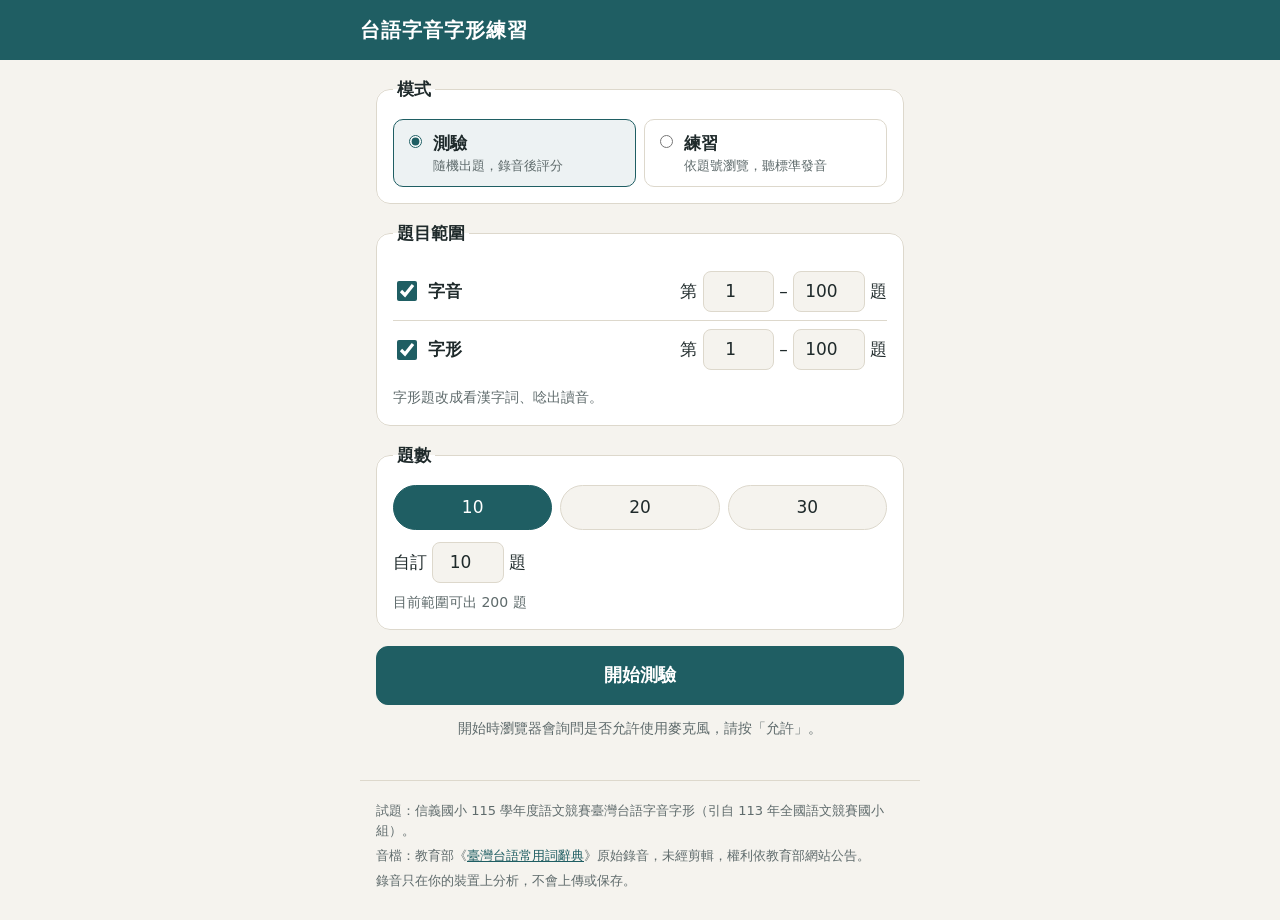
==== index.html @ f39a0655 "新增測驗網頁：測驗模式與練習模式 - index.html、css/、js/：純靜態網頁，可直接部署到 GitHub Pages   - 測驗模式：隨機出題，按住錄音，與教育部標準音比對給分   - " ====
<!doctype html>
<html lang="zh-Hant-TW">
<head>
  <meta charset="utf-8">
  <meta name="viewport" content="width=device-width, initial-scale=1, viewport-fit=cover">
  <meta name="description" content="台灣台語字音字形讀音練習：看題目唸出台語讀音，系統比對標準發音並給分。">
  <title>台語字音字形練習</title>
  <link rel="stylesheet" href="css/style.css">
  <script type="module" src="js/app.js"></script>
</head>
<body>
  <header class="topbar">
    <h1>台語字音字形練習</h1>
  </header>

  <main>
    <p id="loading" class="status">載入題庫中…</p>

    <!-- 測驗設定 -->
    <section id="setup" hidden>
      <form id="setup-form" novalidate>
        <fieldset class="card">
          <legend>模式</legend>
          <div class="modes">
            <label class="mode">
              <input type="radio" name="mode" value="quiz" checked>
              <span><b>測驗</b><small>隨機出題，錄音後評分</small></span>
            </label>
            <label class="mode">
              <input type="radio" name="mode" value="practice">
              <span><b>練習</b><small>依題號瀏覽，聽標準發音</small></span>
            </label>
          </div>
        </fieldset>

        <fieldset class="card">
          <legend>題目範圍</legend>
          <div class="range-row" data-section="字音">
            <label class="check"><input type="checkbox" name="section" value="字音" checked> 字音</label>
            <span class="range">第 <input type="number" name="from" inputmode="numeric" min="1" max="100" value="1"> –
              <input type="number" name="to" inputmode="numeric" min="1" max="100" value="100"> 題</span>
          </div>
          <div class="range-row" data-section="字形">
            <label class="check"><input type="checkbox" name="section" value="字形" checked> 字形</label>
            <span class="range">第 <input type="number" name="from" inputmode="numeric" min="1" max="100" value="1"> –
              <input type="number" name="to" inputmode="numeric" min="1" max="100" value="100"> 題</span>
          </div>
          <p class="hint">字形題改成看漢字詞、唸出讀音。</p>
        </fieldset>

        <p id="practice-info" class="hint" hidden></p>

        <fieldset id="count-field" class="card">
          <legend>題數</legend>
          <div class="chips" role="group" aria-label="常用題數">
            <button type="button" class="chip" data-count="10">10</button>
            <button type="button" class="chip" data-count="20">20</button>
            <button type="button" class="chip" data-count="30">30</button>
          </div>
          <label class="count-input">自訂 <input type="number" id="count" inputmode="numeric" min="1" value="10"> 題</label>
          <p id="available" class="hint"></p>
        </fieldset>

        <p id="setup-error" class="error" role="alert" hidden></p>
        <button type="submit" id="start" class="primary big">開始測驗</button>
        <p id="mic-hint" class="hint center">開始時瀏覽器會詢問是否允許使用麥克風，請按「允許」。</p>
      </form>
    </section>

    <!-- 作答 -->
    <section id="quiz" hidden>
      <div class="progress-row">
        <span id="progress"></span>
        <button type="button" id="quit" class="link">結束測驗</button>
      </div>
      <div class="progress-bar"><div id="progress-fill"></div></div>

      <div class="card question">
        <p id="q-label" class="q-label"></p>
        <p id="q-prompt" class="q-prompt"></p>
        <p id="q-speak" class="q-speak" hidden></p>
      </div>

      <div id="record-area" class="record-area">
        <button type="button" id="record" class="record" aria-describedby="record-status">
          <svg class="record-icon" viewBox="0 0 24 24" aria-hidden="true">
            <rect x="8.5" y="2.5" width="7" height="12" rx="3.5" />
            <path d="M5 11a7 7 0 0 0 14 0M12 18v3.5M8.5 21.5h7" />
          </svg>
          <span class="record-label">按住說話</span>
        </button>
        <p id="record-status" class="status" aria-live="polite">按住按鈕唸出讀音，唸完再放開</p>
        <button type="button" id="show-answer" class="link">不會唸？看答案</button>
      </div>

      <div id="feedback" class="card feedback" hidden>
        <div id="score-row" class="score-row">
          <div id="score" class="score"></div>
          <div>
            <p id="score-text" class="score-text"></p>
            <p id="score-parts" class="score-parts"></p>
          </div>
        </div>
        <ul id="warnings" class="warnings"></ul>
        <dl id="answer" class="answer"></dl>
        <p id="accent-note" class="note" hidden></p>
        <pre id="debug" class="debug" hidden></pre>
        <p class="hint">分數由聲音比對而來，僅供練習參考。</p>
      </div>

      <div class="actions">
        <button type="button" id="play-ref" class="secondary" disabled>🔊 標準發音</button>
        <span id="char-buttons"></span>
        <button type="button" id="play-mine" class="secondary" disabled>聽我的錄音</button>
        <button type="button" id="toggle-answer" class="secondary" hidden>隱藏讀音</button>
      </div>
      <div class="nav">
        <button type="button" id="prev" class="secondary big" hidden>上一題</button>
        <button type="button" id="next" class="primary big">下一題</button>
      </div>
    </section>

    <!-- 結果 -->
    <section id="result" hidden>
      <div class="card result-summary">
        <p class="hint">平均分數</p>
        <p id="avg" class="avg"></p>
        <p id="result-meta" class="hint"></p>
      </div>
      <ol id="result-list" class="result-list"></ol>
      <button type="button" id="retry-low" class="primary big">只重練 60 分以下的題目</button>
      <button type="button" id="restart" class="secondary big">重新設定</button>
    </section>
  </main>

  <footer>
    <p>試題：信義國小 115 學年度語文競賽臺灣台語字音字形（引自 113 年全國語文競賽國小組）。</p>
    <p>音檔：教育部《<a href="https://sutian.moe.edu.tw/" target="_blank" rel="noopener">臺灣台語常用詞辭典</a>》原始錄音，未經剪輯，權利依教育部網站公告。</p>
    <p>錄音只在你的裝置上分析，不會上傳或保存。</p>
  </footer>
</body>
</html>
---- css/style.css ----
:root {
  --bg: #f5f3ee;
  --surface: #ffffff;
  --text: #1f2a2b;
  --muted: #5f6b6c;
  --line: #ddd8cc;
  --accent: #b5452f;
  --accent-text: #ffffff;
  --brand: #1f5e63;
  --good: #2e7d4f;
  --mid: #b7791f;
  --bad: #c0392b;
  --record: #c0392b;
  --record-active: #e74c3c;
  --radius: 14px;
  --han: "Noto Serif TC", "Noto Sans TC", "PingFang TC", "Microsoft JhengHei", "MingLiU-ExtB", "PMingLiU-ExtB", "SimSun-ExtB", "HanaMinB", serif;
  color-scheme: light;
}

@media (prefers-color-scheme: dark) {
  :root {
    --bg: #161b1c;
    --surface: #212829;
    --text: #e9ecec;
    --muted: #9aa6a7;
    --line: #36403f;
    --accent: #e0775f;
    --accent-text: #1a1a1a;
    --brand: #7fc3c7;
    --good: #5cc38a;
    --mid: #e0b050;
    --bad: #ef7466;
    color-scheme: dark;
  }
}

* {
  box-sizing: border-box;
}

html {
  -webkit-text-size-adjust: 100%;
}

body {
  margin: 0;
  background: var(--bg);
  color: var(--text);
  font: 17px/1.6 system-ui, -apple-system, "PingFang TC", "Noto Sans TC", "Microsoft JhengHei", sans-serif;
}

[hidden] {
  display: none !important;
}

.topbar {
  background: var(--brand);
  color: var(--surface);
  padding: 14px 16px calc(14px) 16px;
  padding-top: max(14px, env(safe-area-inset-top));
}

@media (prefers-color-scheme: dark) {
  .topbar {
    color: #102021;
  }
}

.topbar h1 {
  margin: 0 auto;
  max-width: 560px;
  font-size: 20px;
  letter-spacing: 0.05em;
}

main {
  max-width: 560px;
  margin: 0 auto;
  padding: 16px;
}

footer {
  max-width: 560px;
  margin: 24px auto 0;
  padding: 16px 16px max(24px, env(safe-area-inset-bottom));
  color: var(--muted);
  font-size: 13px;
  border-top: 1px solid var(--line);
}

footer p {
  margin: 4px 0;
}

a {
  color: var(--brand);
}

.card {
  background: var(--surface);
  border: 1px solid var(--line);
  border-radius: var(--radius);
  padding: 16px;
  margin: 0 0 16px;
}

fieldset.card {
  min-width: 0;
}

legend {
  font-weight: 700;
  padding: 0 4px;
}

.hint {
  color: var(--muted);
  font-size: 14px;
  margin: 8px 0 0;
}

.center {
  text-align: center;
}

.error {
  color: var(--bad);
  background: color-mix(in srgb, var(--bad) 10%, transparent);
  border-radius: 10px;
  padding: 10px 12px;
}

.status {
  color: var(--muted);
  text-align: center;
  min-height: 1.6em;
  margin: 8px 0;
}

input[type="number"] {
  width: 4.2em;
  font: inherit;
  padding: 6px 8px;
  border: 1px solid var(--line);
  border-radius: 8px;
  background: var(--bg);
  color: var(--text);
  text-align: center;
}

input[type="checkbox"] {
  width: 20px;
  height: 20px;
  accent-color: var(--brand);
}

.range-row {
  display: flex;
  flex-wrap: wrap;
  align-items: center;
  justify-content: space-between;
  gap: 8px;
  padding: 8px 0;
}

.range-row + .range-row {
  border-top: 1px solid var(--line);
}

.range-row.off .range {
  opacity: 0.4;
}

.check {
  display: flex;
  align-items: center;
  gap: 8px;
  font-weight: 600;
}

.chips {
  display: flex;
  gap: 8px;
  margin-bottom: 12px;
}

.chip {
  flex: 1;
  font: inherit;
  padding: 8px 0;
  border: 1px solid var(--line);
  border-radius: 999px;
  background: var(--bg);
  color: var(--text);
  cursor: pointer;
}

.chip[aria-pressed="true"] {
  background: var(--brand);
  border-color: var(--brand);
  color: var(--surface);
}

button {
  font: inherit;
  cursor: pointer;
}

button:disabled {
  cursor: not-allowed;
  opacity: 0.45;
}

.primary,
.secondary {
  border-radius: 12px;
  padding: 10px 16px;
  border: 1px solid var(--brand);
}

.primary {
  background: var(--brand);
  color: var(--surface);
  font-weight: 700;
}

.secondary {
  background: var(--surface);
  color: var(--brand);
}

.big {
  display: block;
  width: 100%;
  padding: 14px;
  margin: 12px 0;
  font-size: 18px;
}

.link {
  background: none;
  border: none;
  color: var(--muted);
  text-decoration: underline;
  padding: 4px;
}

.modes {
  display: grid;
  grid-template-columns: 1fr 1fr;
  gap: 8px;
}

.mode {
  display: flex;
  gap: 8px;
  align-items: flex-start;
  padding: 10px;
  border: 1px solid var(--line);
  border-radius: 10px;
  cursor: pointer;
}

.mode:has(input:checked) {
  border-color: var(--brand);
  background: color-mix(in srgb, var(--brand) 8%, transparent);
}

.mode input {
  margin-top: 5px;
  accent-color: var(--brand);
}

.mode small {
  display: block;
  color: var(--muted);
  font-size: 13px;
  line-height: 1.4;
}

#practice-info {
  margin: -8px 0 16px;
  text-align: center;
}

/* 作答 */
.nav {
  display: flex;
  gap: 8px;
}

.nav .big {
  flex: 1;
}

.feedback.concealed .answer,
.feedback.concealed .note {
  visibility: hidden;
}

.progress-row {
  display: flex;
  justify-content: space-between;
  align-items: center;
  color: var(--muted);
  font-size: 15px;
}

.progress-bar {
  height: 6px;
  background: var(--line);
  border-radius: 3px;
  margin: 6px 0 16px;
  overflow: hidden;
}

#progress-fill {
  height: 100%;
  width: 0;
  background: var(--brand);
  transition: width 0.3s;
}

.question {
  text-align: center;
  padding: 20px 16px 24px;
}

.q-label {
  color: var(--muted);
  font-size: 14px;
  margin: 0;
}

.q-prompt {
  font-family: var(--han);
  font-size: clamp(40px, 13vw, 64px);
  line-height: 1.3;
  margin: 8px 0 0;
  word-break: break-all;
}

.q-prompt .target {
  color: var(--accent);
  font-weight: 700;
}

.q-prompt .bracket {
  color: var(--accent);
  font-weight: 400;
}

.q-speak {
  margin: 12px 0 0;
  padding: 8px 12px;
  border-radius: 10px;
  background: color-mix(in srgb, var(--mid) 15%, transparent);
  font-size: 15px;
}

.q-speak b {
  font-family: var(--han);
  font-size: 20px;
}

.record-area {
  text-align: center;
  margin: 8px 0 16px;
}

.record {
  width: 132px;
  height: 132px;
  border-radius: 50%;
  border: none;
  background: var(--record);
  color: #fff;
  display: inline-flex;
  flex-direction: column;
  align-items: center;
  justify-content: center;
  gap: 6px;
  box-shadow: 0 6px 18px color-mix(in srgb, var(--record) 35%, transparent);
  -webkit-user-select: none;
  user-select: none;
  -webkit-touch-callout: none;
  touch-action: none;
  -webkit-tap-highlight-color: transparent;
  transition: transform 0.1s, background 0.1s;
}

.record-label {
  font-weight: 700;
  font-size: 16px;
}

.record-icon {
  width: 40px;
  height: 40px;
  fill: none;
  stroke: #fff;
  stroke-width: 2;
  stroke-linecap: round;
}

.record-icon rect {
  fill: #fff;
}

.record.active {
  background: var(--record-active);
  transform: scale(1.08);
  animation: pulse 1s infinite;
}

@keyframes pulse {
  0% {
    box-shadow: 0 0 0 0 color-mix(in srgb, var(--record-active) 55%, transparent);
  }
  100% {
    box-shadow: 0 0 0 26px transparent;
  }
}

.feedback {
  animation: rise 0.2s ease-out;
}

@keyframes rise {
  from {
    opacity: 0;
    transform: translateY(6px);
  }
}

.score-row {
  display: flex;
  align-items: center;
  gap: 16px;
}

.score {
  flex: none;
  width: 84px;
  height: 84px;
  border-radius: 50%;
  display: grid;
  place-items: center;
  font-size: 34px;
  font-weight: 800;
  color: #fff;
  background: var(--muted);
}

.score.good {
  background: var(--good);
}

.score.mid {
  background: var(--mid);
}

.score.bad {
  background: var(--bad);
}

.score-text {
  margin: 0;
  font-weight: 700;
  font-size: 18px;
}

.score-parts {
  margin: 2px 0 0;
  color: var(--muted);
  font-size: 14px;
}

.warnings {
  margin: 12px 0 0;
  padding-left: 20px;
  color: var(--mid);
  font-size: 15px;
}

.warnings:empty {
  display: none;
}

.answer {
  display: grid;
  grid-template-columns: auto 1fr;
  gap: 4px 12px;
  margin: 14px 0 0;
  padding-top: 12px;
  border-top: 1px solid var(--line);
}

.answer dt {
  color: var(--muted);
  font-size: 14px;
  padding-top: 2px;
}

.answer dd {
  margin: 0;
  font-weight: 600;
  overflow-wrap: anywhere;
}

.answer .han {
  font-family: var(--han);
}

.note {
  margin: 10px 0 0;
  font-size: 14px;
  color: var(--muted);
}

.debug {
  font-size: 12px;
  background: var(--bg);
  padding: 8px;
  border-radius: 8px;
  overflow-x: auto;
}

.actions {
  display: flex;
  flex-wrap: wrap;
  gap: 8px;
  justify-content: center;
}

#char-buttons {
  display: contents;
}

/* 結果 */
.result-summary {
  text-align: center;
}

.avg {
  font-size: 56px;
  font-weight: 800;
  margin: 0;
  color: var(--brand);
}

.result-list {
  list-style: none;
  padding: 0;
  margin: 0 0 8px;
}

.result-list li {
  display: flex;
  align-items: center;
  gap: 12px;
  background: var(--surface);
  border: 1px solid var(--line);
  border-radius: 10px;
  padding: 8px 12px;
  margin-bottom: 8px;
}

.result-list .r-word {
  flex: 1;
  font-family: var(--han);
  font-size: 20px;
}

.result-list .r-label {
  color: var(--muted);
  font-size: 13px;
  display: block;
  font-family: system-ui, sans-serif;
}

.result-list .r-score {
  font-weight: 800;
  font-size: 20px;
  min-width: 2.5em;
  text-align: right;
}

.r-score.good {
  color: var(--good);
}

.r-score.mid {
  color: var(--mid);
}

.r-score.bad {
  color: var(--bad);
}
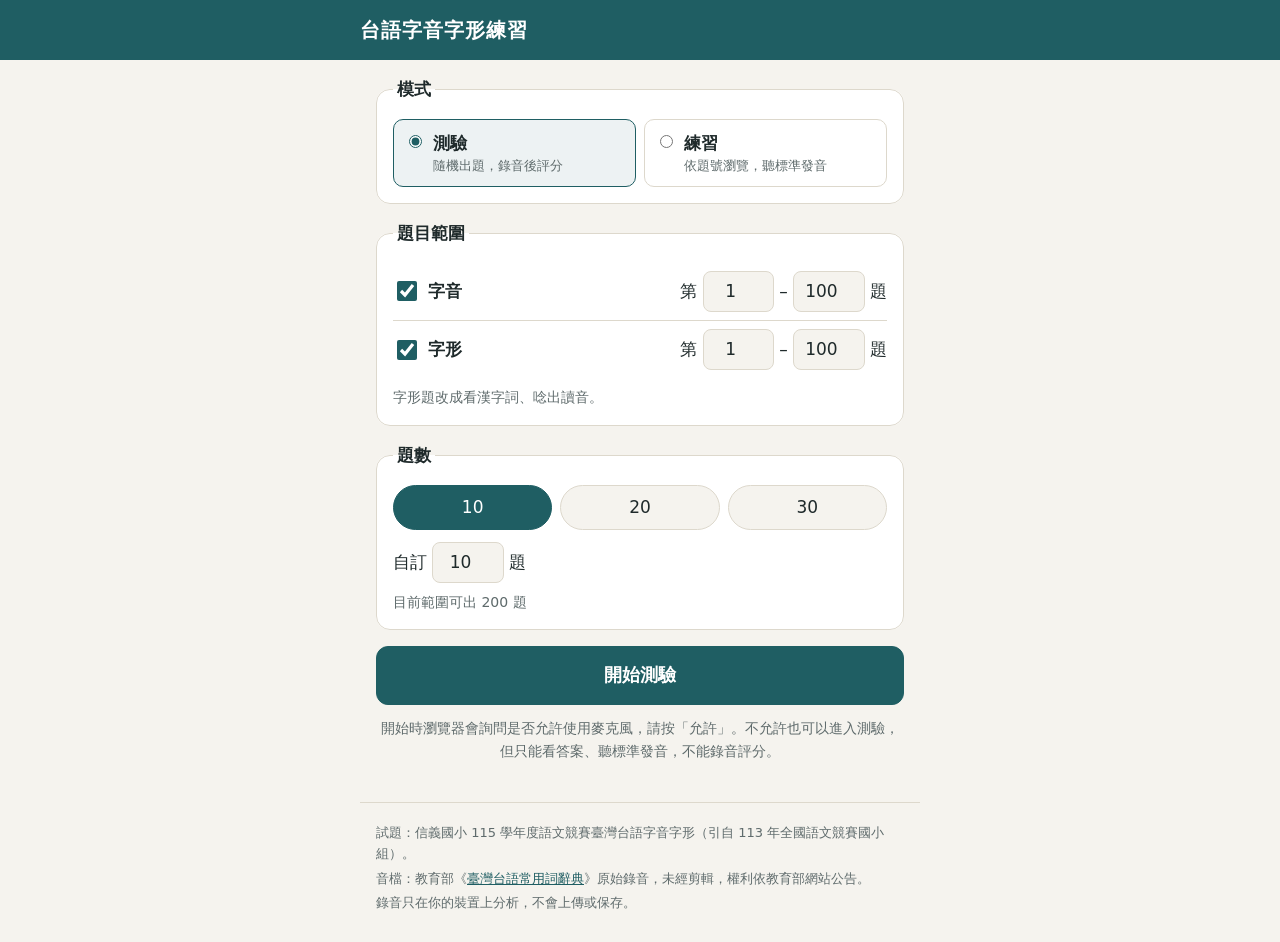
==== commit 8bbd7561: "測驗模式：沒有麥克風權限也能進入 - 開始測驗時麥克風開不了不再擋下，直接進入作答畫面 - 錄音按鈕改為灰色「開啟麥克風」並說明原因，按下可重新要求權限 - 沒有麥克風時仍可看答案、聽標準發音，該題不" ====
--- a/index.html
+++ b/index.html
@@ -63,7 +63,7 @@
 
         <p id="setup-error" class="error" role="alert" hidden></p>
         <button type="submit" id="start" class="primary big">開始測驗</button>
-        <p id="mic-hint" class="hint center">開始時瀏覽器會詢問是否允許使用麥克風，請按「允許」。</p>
+        <p id="mic-hint" class="hint center">開始時瀏覽器會詢問是否允許使用麥克風，請按「允許」。不允許也可以進入測驗，但只能看答案、聽標準發音，不能錄音評分。</p>
       </form>
     </section>
 
@@ -105,10 +105,10 @@
         <dl id="answer" class="answer"></dl>
         <p id="accent-note" class="note" hidden></p>
         <pre id="debug" class="debug" hidden></pre>
-        <p class="hint">分數由聲音比對而來，僅供練習參考。</p>
+        <p class="hint score-hint">分數由聲音比對而來，僅供練習參考。</p>
       </div>
 
-      <div class="actions">
+      <div id="actions" class="actions">
         <button type="button" id="play-ref" class="secondary" disabled>🔊 標準發音</button>
         <span id="char-buttons"></span>
         <button type="button" id="play-mine" class="secondary" disabled>聽我的錄音</button>
--- a/css/style.css
+++ b/css/style.css
@@ -284,6 +284,33 @@
 }
 
 /* 作答 */
+#quiz {
+  display: flex;
+  flex-direction: column;
+}
+
+/* 練習模式：播放按鈕放進題目卡片，上一題／下一題緊接在卡片下方，手機不用捲動就按得到 */
+#quiz.practice .question {
+  margin-bottom: 0;
+  padding-bottom: 16px;
+}
+
+.question .actions {
+  margin-top: 16px;
+}
+
+#quiz.practice .nav {
+  order: 1;
+}
+
+#quiz.practice .nav .big {
+  margin: 12px 0 16px;
+}
+
+#quiz.practice .feedback {
+  order: 2;
+}
+
 .nav {
   display: flex;
   gap: 8px;
@@ -389,6 +416,11 @@
   transition: transform 0.1s, background 0.1s;
 }
 
+.record.unavailable {
+  background: var(--muted);
+  box-shadow: none;
+}
+
 .record-label {
   font-weight: 700;
   font-size: 16px;
@@ -512,6 +544,17 @@
   font-family: var(--han);
 }
 
+/* 沒有分數時（練習模式、看答案）不留分數區的空白 */
+.feedback.no-score .answer {
+  margin-top: 0;
+  padding-top: 0;
+  border-top: 0;
+}
+
+.feedback.no-score .score-hint {
+  display: none;
+}
+
 .note {
   margin: 10px 0 0;
   font-size: 14px;
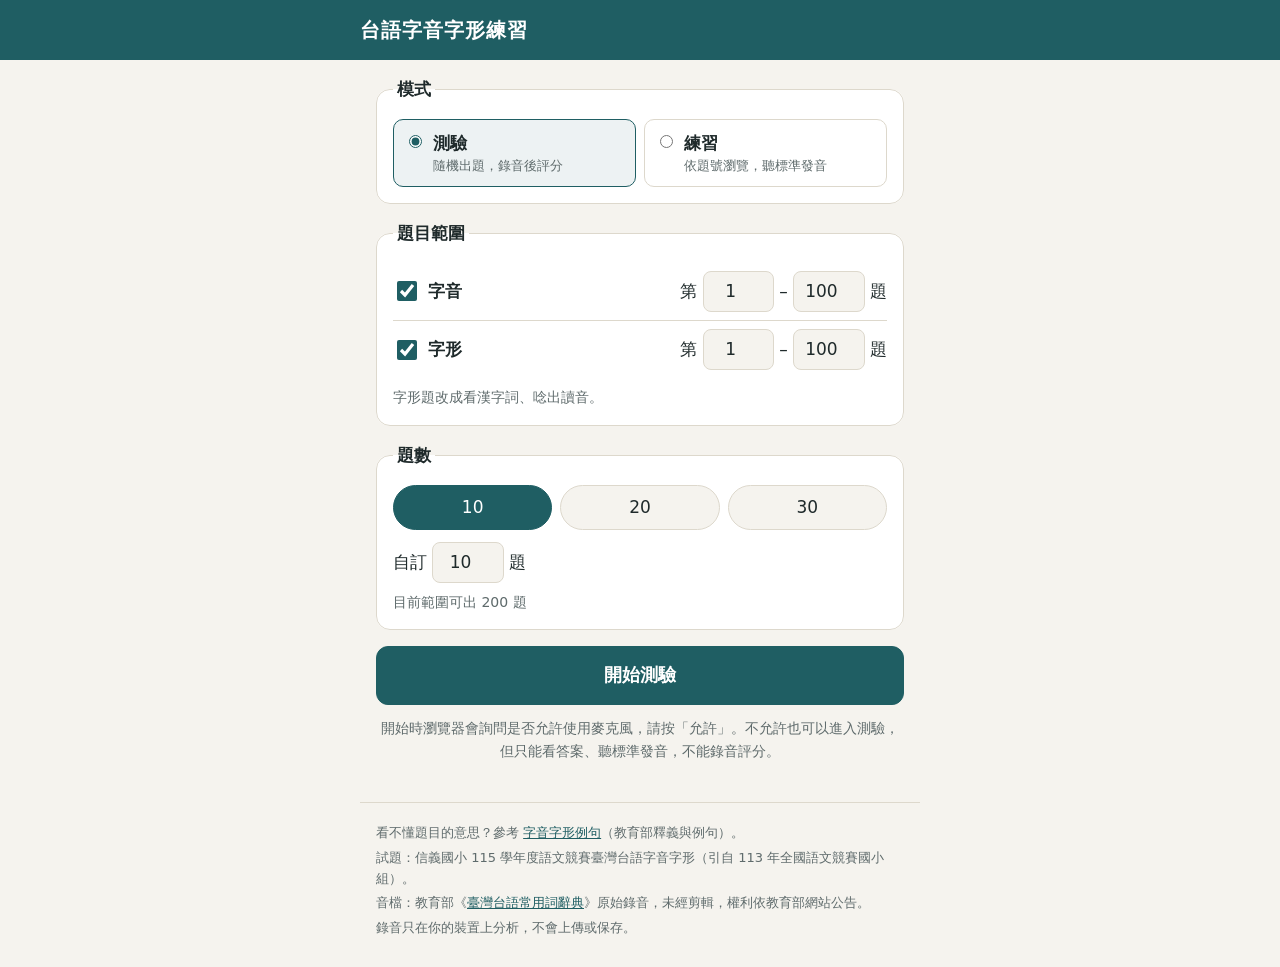
==== commit 3799120d: "新增例句網頁 examples.html 把 docs/examples.md 的內容做成網頁，可搜尋題號、漢字或臺羅，練習網頁頁尾加入連結。  Co-Authored-By: Claude Opus" ====
--- a/index.html
+++ b/index.html
@@ -134,6 +134,7 @@
   </main>
 
   <footer>
+    <p>看不懂題目的意思？參考 <a href="examples.html">字音字形例句</a>（教育部釋義與例句）。</p>
     <p>試題：信義國小 115 學年度語文競賽臺灣台語字音字形（引自 113 年全國語文競賽國小組）。</p>
     <p>音檔：教育部《<a href="https://sutian.moe.edu.tw/" target="_blank" rel="noopener">臺灣台語常用詞辭典</a>》原始錄音，未經剪輯，權利依教育部網站公告。</p>
     <p>錄音只在你的裝置上分析，不會上傳或保存。</p>
--- a/css/style.css
+++ b/css/style.css
@@ -297,6 +297,24 @@
 
 .question .actions {
   margin-top: 16px;
+  gap: 6px;
+}
+
+/* 窄螢幕（約 360 px 寬的 Android）也要讓按鈕排在同一行 */
+.question .actions button {
+  flex: 1 1 auto;
+  padding: 8px 6px;
+  font-size: 15px;
+  white-space: nowrap;
+}
+
+/* 「隱藏讀音」緊跟在「標準發音」後面：單字按鈕多到要換行時，這兩個仍在第一行 */
+.question .actions #toggle-answer {
+  order: 1;
+}
+
+.question .actions #char-buttons > button {
+  order: 2;
 }
 
 #quiz.practice .nav {
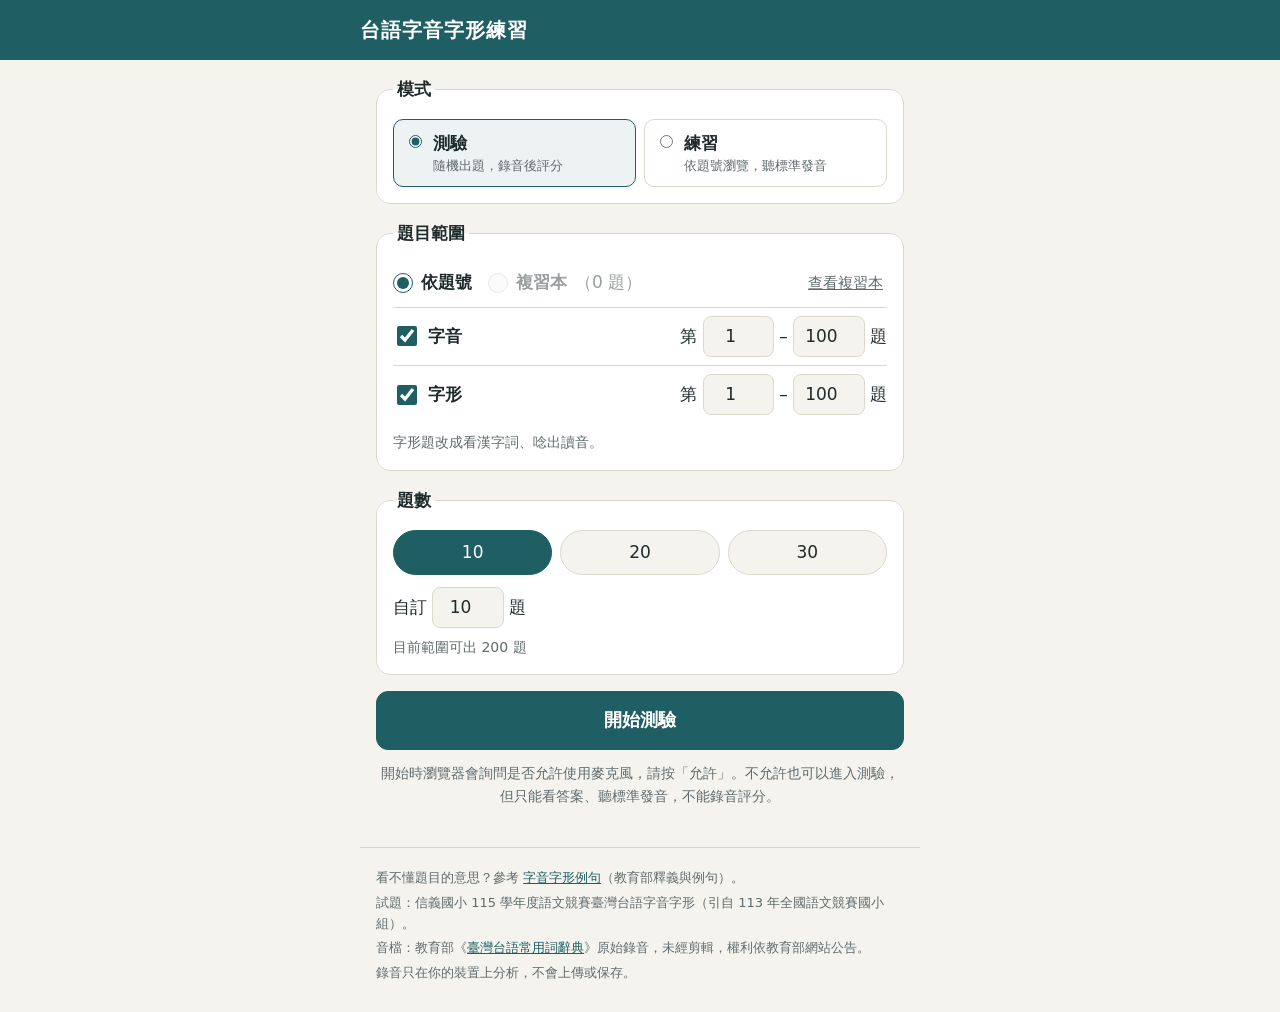
==== commit 758caba6: "新增複習本：自己勾選要複習的題目，可只練或只考複習本 - 題目卡片右上角「☆ 加入複習本」：練習模式一直顯示，測驗模式看答案後才顯示 - 測驗結果頁每題可切換 ☆／★，另有「60 分以下的都加入複習本" ====
--- a/index.html
+++ b/index.html
@@ -35,17 +35,25 @@
 
         <fieldset class="card">
           <legend>題目範圍</legend>
-          <div class="range-row" data-section="字音">
-            <label class="check"><input type="checkbox" name="section" value="字音" checked> 字音</label>
-            <span class="range">第 <input type="number" name="from" inputmode="numeric" min="1" max="100" value="1"> –
-              <input type="number" name="to" inputmode="numeric" min="1" max="100" value="100"> 題</span>
+          <div class="sources">
+            <label class="check"><input type="radio" name="source" value="range" checked> 依題號</label>
+            <label class="check"><input type="radio" name="source" value="review"> 複習本<span id="review-count"></span></label>
+            <button type="button" id="open-review" class="link">查看複習本</button>
           </div>
-          <div class="range-row" data-section="字形">
-            <label class="check"><input type="checkbox" name="section" value="字形" checked> 字形</label>
-            <span class="range">第 <input type="number" name="from" inputmode="numeric" min="1" max="100" value="1"> –
-              <input type="number" name="to" inputmode="numeric" min="1" max="100" value="100"> 題</span>
+          <div id="range-fields">
+            <div class="range-row" data-section="字音">
+              <label class="check"><input type="checkbox" name="section" value="字音" checked> 字音</label>
+              <span class="range">第 <input type="number" name="from" inputmode="numeric" min="1" max="100" value="1"> –
+                <input type="number" name="to" inputmode="numeric" min="1" max="100" value="100"> 題</span>
+            </div>
+            <div class="range-row" data-section="字形">
+              <label class="check"><input type="checkbox" name="section" value="字形" checked> 字形</label>
+              <span class="range">第 <input type="number" name="from" inputmode="numeric" min="1" max="100" value="1"> –
+                <input type="number" name="to" inputmode="numeric" min="1" max="100" value="100"> 題</span>
+            </div>
+            <p class="hint">字形題改成看漢字詞、唸出讀音。</p>
           </div>
-          <p class="hint">字形題改成看漢字詞、唸出讀音。</p>
+          <p id="review-hint" class="hint" hidden>只出複習本裡的題目。</p>
         </fieldset>
 
         <p id="practice-info" class="hint" hidden></p>
@@ -76,7 +84,10 @@
       <div class="progress-bar"><div id="progress-fill"></div></div>
 
       <div class="card question">
-        <p id="q-label" class="q-label"></p>
+        <div class="q-head">
+          <p id="q-label" class="q-label"></p>
+          <button type="button" id="review-toggle" class="review-toggle"></button>
+        </div>
         <p id="q-prompt" class="q-prompt"></p>
         <p id="q-speak" class="q-speak" hidden></p>
       </div>
@@ -129,7 +140,20 @@
       </div>
       <ol id="result-list" class="result-list"></ol>
       <button type="button" id="retry-low" class="primary big">只重練 60 分以下的題目</button>
+      <button type="button" id="add-low" class="secondary big">60 分以下的都加入複習本</button>
       <button type="button" id="restart" class="secondary big">重新設定</button>
+    </section>
+
+    <!-- 複習本 -->
+    <section id="review" hidden>
+      <div class="progress-row">
+        <span id="review-title"></span>
+        <button type="button" id="review-back" class="link">返回設定</button>
+      </div>
+      <p id="review-empty" class="card hint" hidden>複習本是空的。練習時，或測驗看完答案後，按題目右上角的「☆ 加入複習本」就會收進來。</p>
+      <ol id="review-list" class="result-list"></ol>
+      <button type="button" id="review-clear" class="secondary big">清空複習本</button>
+      <button type="button" id="review-done" class="primary big">返回設定</button>
     </section>
   </main>
 
--- a/css/style.css
+++ b/css/style.css
@@ -154,6 +154,38 @@
   accent-color: var(--brand);
 }
 
+.sources {
+  display: flex;
+  flex-wrap: wrap;
+  align-items: center;
+  gap: 4px 16px;
+  padding: 4px 0 8px;
+}
+
+.sources input[type="radio"] {
+  width: 20px;
+  height: 20px;
+  margin: 0;
+  accent-color: var(--brand);
+}
+
+.sources .check:has(input:disabled) {
+  opacity: 0.45;
+}
+
+#review-count {
+  font-weight: 400;
+}
+
+#open-review {
+  margin-left: auto;
+  font-size: 15px;
+}
+
+#range-fields {
+  border-top: 1px solid var(--line);
+}
+
 .range-row {
   display: flex;
   flex-wrap: wrap;
@@ -371,10 +403,49 @@
   padding: 20px 16px 24px;
 }
 
+.q-head {
+  display: flex;
+  align-items: center;
+  justify-content: space-between;
+  gap: 8px;
+  min-height: 32px;
+}
+
 .q-label {
   color: var(--muted);
   font-size: 14px;
   margin: 0;
+}
+
+.review-toggle {
+  flex: none;
+  padding: 4px 12px;
+  border: 1px solid var(--line);
+  border-radius: 999px;
+  background: var(--bg);
+  color: var(--muted);
+  font-size: 14px;
+  white-space: nowrap;
+}
+
+.review-toggle.on {
+  border-color: var(--mid);
+  background: color-mix(in srgb, var(--mid) 14%, transparent);
+  color: var(--mid);
+  font-weight: 700;
+}
+
+/* 清單列只放星號 */
+.review-toggle.compact {
+  padding: 4px 8px;
+  border: none;
+  background: none;
+  font-size: 24px;
+  line-height: 1.2;
+}
+
+.result-list li.removed .r-word {
+  opacity: 0.4;
 }
 
 .q-prompt {
